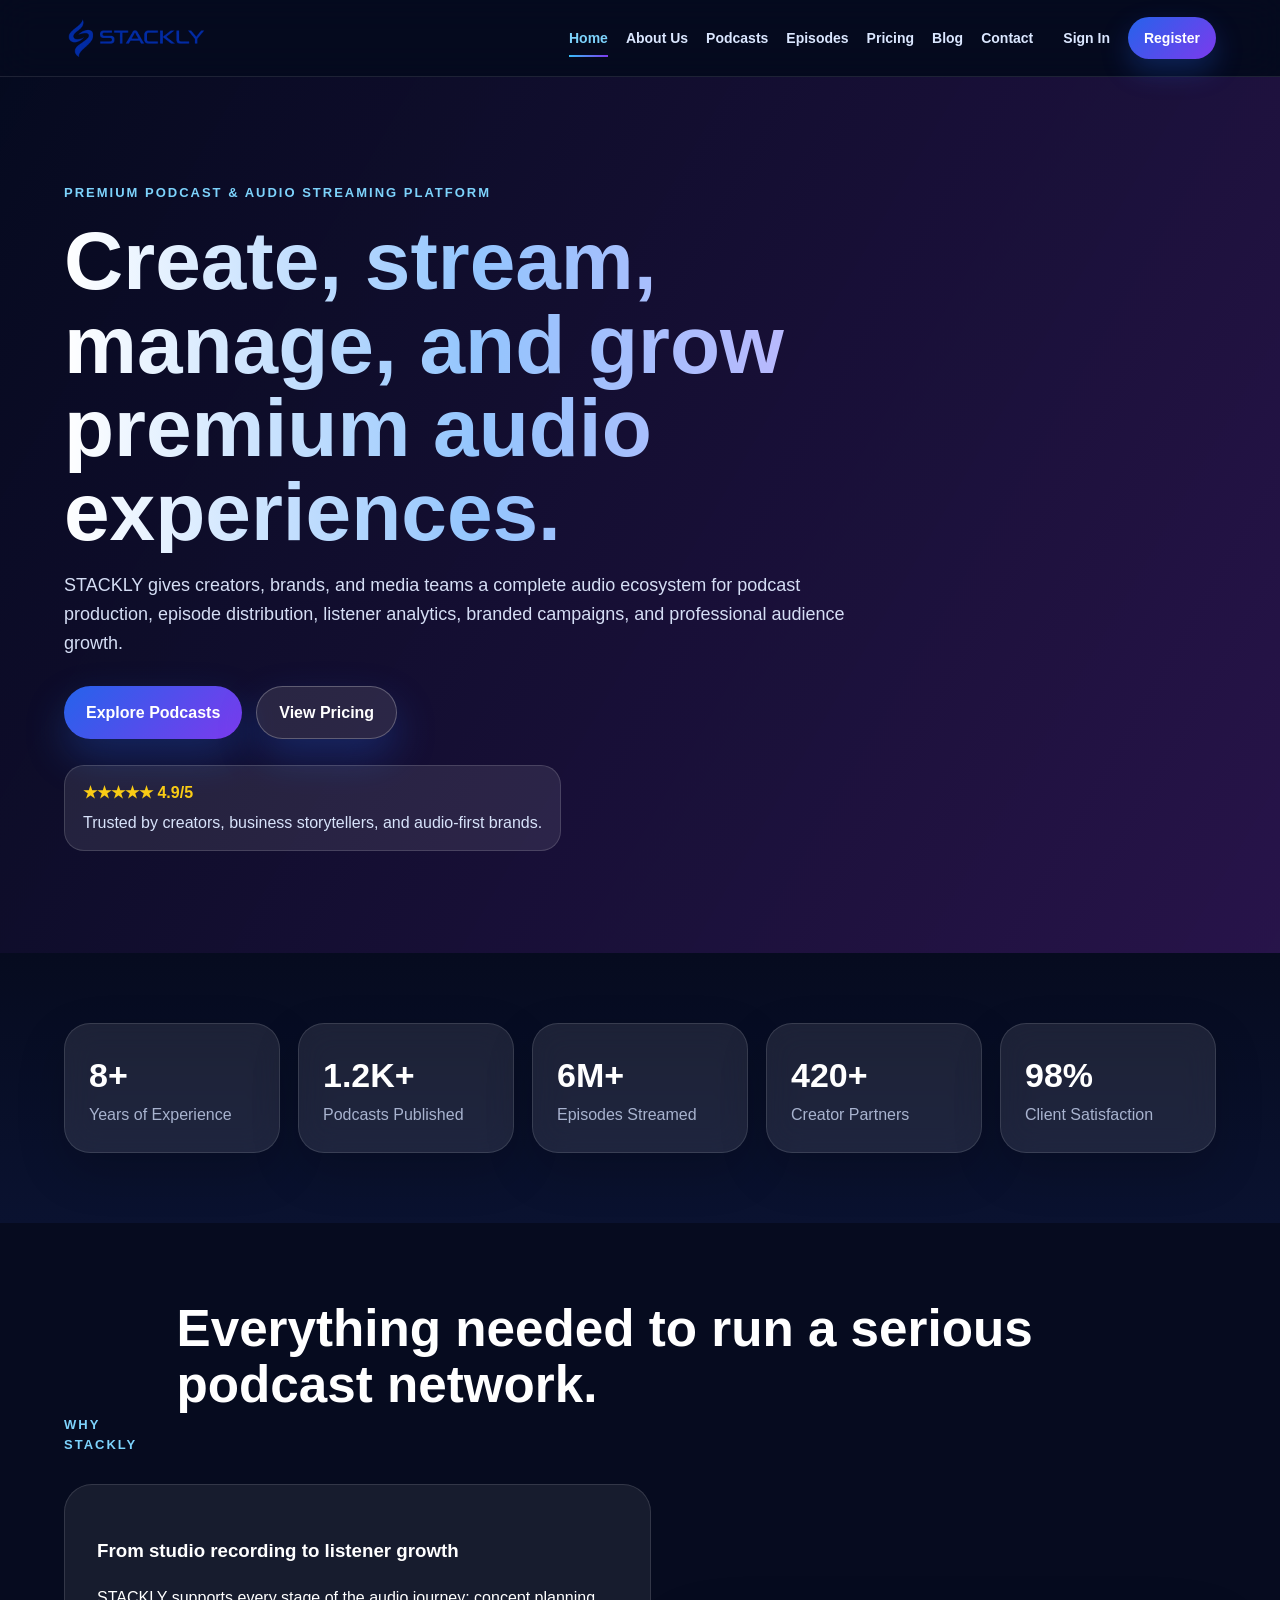
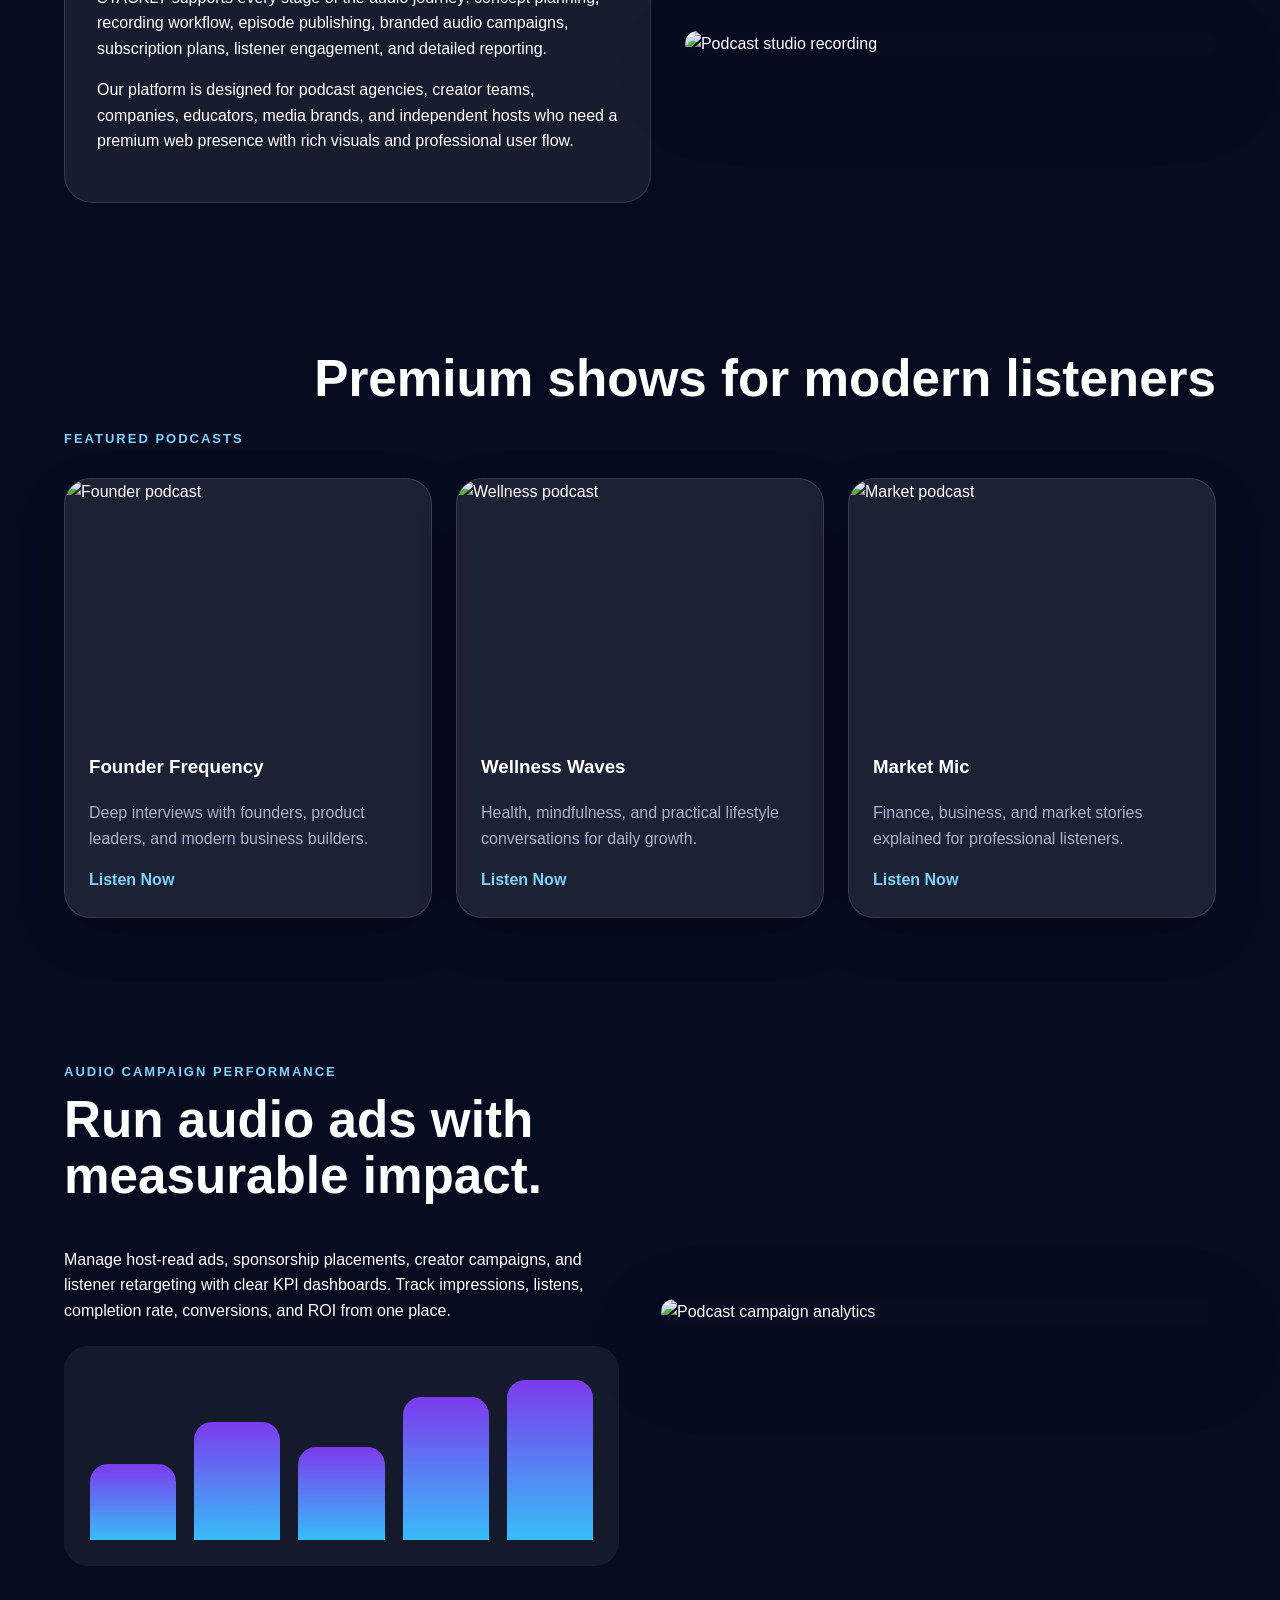
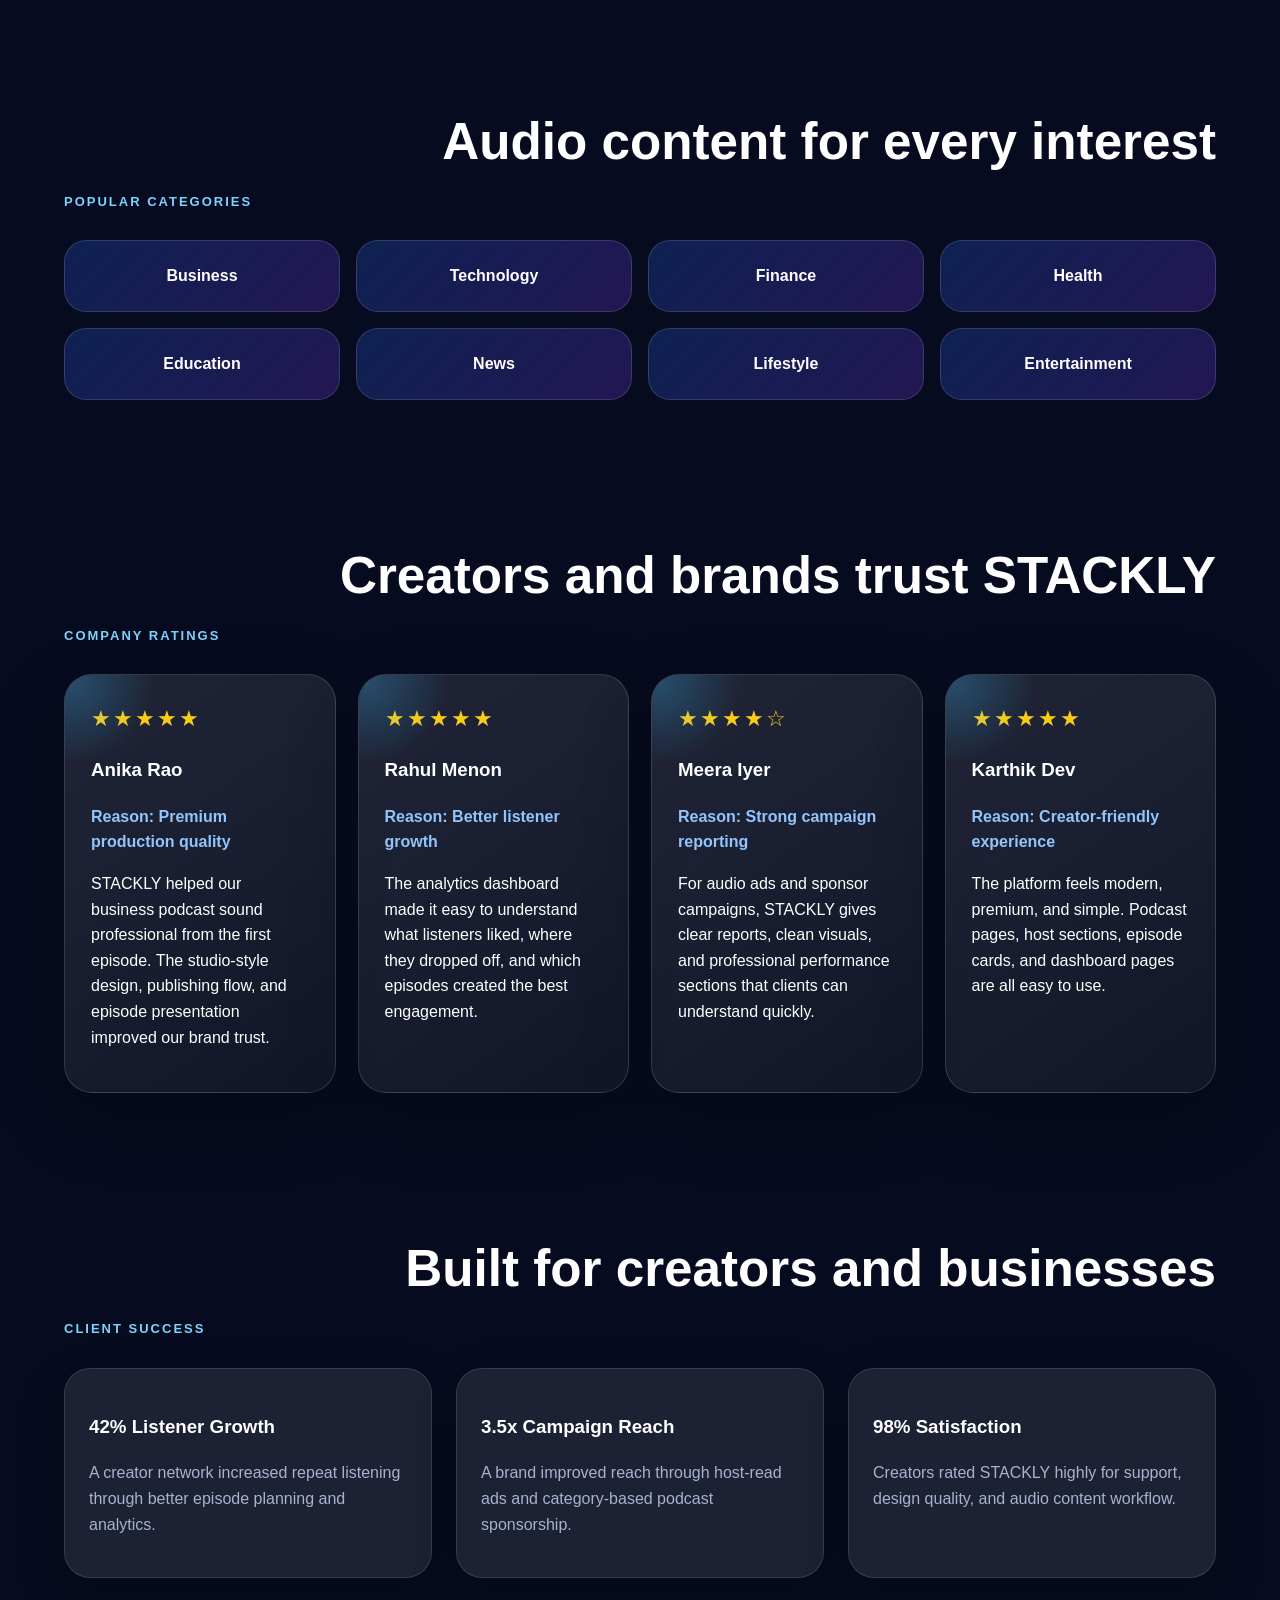
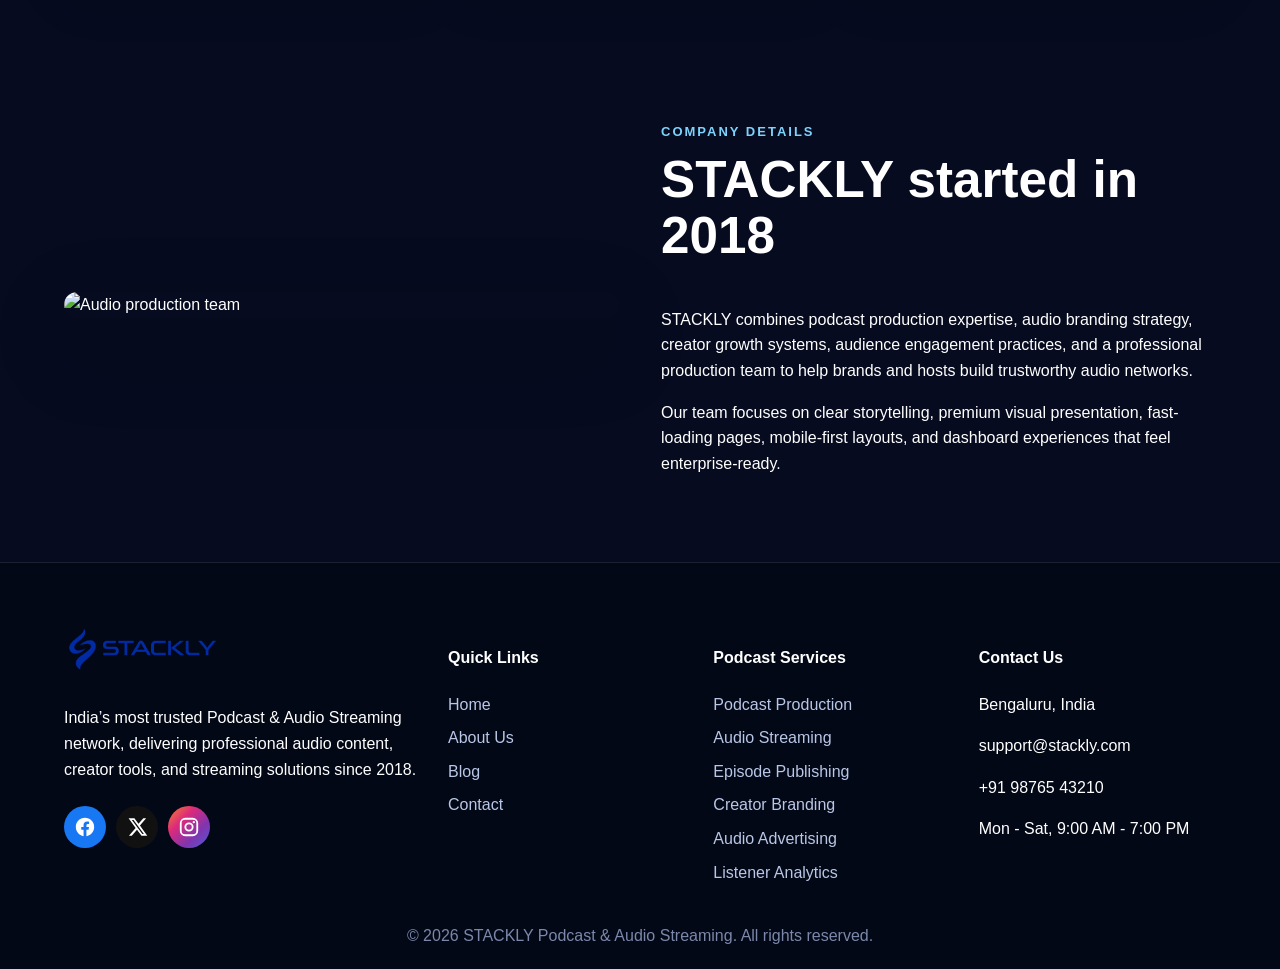
==== index.html @ d65a96d6 "Add files via upload" ====
<!DOCTYPE html>
<html lang="en">
<head>
  <meta charset="UTF-8"><meta name="viewport" content="width=device-width, initial-scale=1.0">
  <title>Home | STACKLY</title><link rel="stylesheet" href="styles.css">
</head>
<body><header class="site-header">
  <a class="brand" href="index.html" aria-label="STACKLY Home"><img src="stackly-logo.webp" alt="STACKLY Logo" class="brand-logo"></a>
  <button class="menu-toggle" aria-label="Toggle menu">☰</button>
  <nav class="nav-menu"><a href="index.html" class="active">Home</a>
<a href="about.html" class="">About Us</a>
<a href="podcasts.html" class="">Podcasts</a>
<a href="episodes.html" class="">Episodes</a>
<a href="pricing.html" class="">Pricing</a>
<a href="blog.html" class="">Blog</a>
<a href="contact.html" class="">Contact</a>
<a href="signin.html" class="">Sign In</a>
<a href="register.html" class="nav-cta">Register</a></nav>
</header><main>
<section class="hero" style="background-image:linear-gradient(120deg,rgba(5,10,31,.92),rgba(55,24,94,.68)),url('images/photo-1590602847861-f357a9332bbc.webp')">
  <div class="hero-content reveal"><span class="eyebrow">Premium Podcast & Audio Streaming Platform</span>
    <h1>Create, stream, manage, and grow premium audio experiences.</h1>
    <p>STACKLY gives creators, brands, and media teams a complete audio ecosystem for podcast production, episode distribution, listener analytics, branded campaigns, and professional audience growth.</p>
    <div class="hero-actions"><a class="btn" href="podcasts.html">Explore Podcasts</a><a class="btn ghost" href="pricing.html">View Pricing</a></div>
    <div class="hero-rating"><strong>★★★★★ 4.9/5</strong><span>Trusted by creators, business storytellers, and audio-first brands.</span></div>
  </div>
</section>
<section class="stats reveal">
  <div class="stat-card"><strong>8+</strong><span>Years of Experience</span></div><div class="stat-card"><strong>1.2K+</strong><span>Podcasts Published</span></div><div class="stat-card"><strong>6M+</strong><span>Episodes Streamed</span></div><div class="stat-card"><strong>420+</strong><span>Creator Partners</span></div><div class="stat-card"><strong>98%</strong><span>Client Satisfaction</span></div>
</section>
<section class="section reveal">
  <div class="section-head"><span class="eyebrow">Why STACKLY</span><h2>Everything needed to run a serious podcast network.</h2></div>
  <div class="feature-grid">
    <div class="feature-copy"><h3>From studio recording to listener growth</h3><p>STACKLY supports every stage of the audio journey: concept planning, recording workflow, episode publishing, branded audio campaigns, subscription plans, listener engagement, and detailed reporting.</p><p>Our platform is designed for podcast agencies, creator teams, companies, educators, media brands, and independent hosts who need a premium web presence with rich visuals and professional user flow.</p></div>
    <img class="rounded-img" src="images/photo-1598488035139-bdbb2231ce04.webp" alt="Podcast studio recording">
  </div>
</section>
<section class="section reveal"><div class="section-head"><span class="eyebrow">Featured Podcasts</span><h2>Premium shows for modern listeners</h2></div>
  <div class="cards">
    <article class="card image-card"><img src="images/photo-1478737270239-2f02b77fc618.webp" alt="Founder podcast"><div><h3>Founder Frequency</h3><p>Deep interviews with founders, product leaders, and modern business builders.</p><a href="404.html">Listen Now</a></div></article>
    <article class="card image-card"><img src="images/photo-1484704849700-f032a568e944.webp" alt="Wellness podcast"><div><h3>Wellness Waves</h3><p>Health, mindfulness, and practical lifestyle conversations for daily growth.</p><a href="404.html">Listen Now</a></div></article>
    <article class="card image-card"><img src="images/photo-1551288049-bebda4e38f71.webp" alt="Market podcast"><div><h3>Market Mic</h3><p>Finance, business, and market stories explained for professional listeners.</p><a href="404.html">Listen Now</a></div></article>
  </div>
</section>
<section class="section split reveal"><div><span class="eyebrow">Audio Campaign Performance</span><h2>Run audio ads with measurable impact.</h2><p>Manage host-read ads, sponsorship placements, creator campaigns, and listener retargeting with clear KPI dashboards. Track impressions, listens, completion rate, conversions, and ROI from one place.</p><div class="mini-chart"><span style="height:45%"></span><span style="height:70%"></span><span style="height:55%"></span><span style="height:85%"></span><span style="height:95%"></span></div></div><img class="rounded-img" src="images/photo-1497366754035-f200968a6e72.webp" alt="Podcast campaign analytics"></section>
<section class="section reveal">
  <div class="section-head"><span class="eyebrow">Popular Categories</span><h2>Audio content for every interest</h2></div>
  <div class="category-grid">
    <a href="podcasts.html">Business</a><a href="podcasts.html">Technology</a><a href="podcasts.html">Finance</a><a href="podcasts.html">Health</a><a href="podcasts.html">Education</a><a href="podcasts.html">News</a><a href="podcasts.html">Lifestyle</a><a href="podcasts.html">Entertainment</a>
  </div>
</section>

<section class="section reveal">
  <div class="section-head">
    <span class="eyebrow">Company Ratings</span>
    <h2>Creators and brands trust STACKLY</h2>
  </div>
  <div class="rating-grid">
    <article class="rating-card">
      <div class="stars">★★★★★</div>
      <h3>Anika Rao</h3>
      <strong>Reason: Premium production quality</strong>
      <p>STACKLY helped our business podcast sound professional from the first episode. The studio-style design, publishing flow, and episode presentation improved our brand trust.</p>
    </article>
    <article class="rating-card">
      <div class="stars">★★★★★</div>
      <h3>Rahul Menon</h3>
      <strong>Reason: Better listener growth</strong>
      <p>The analytics dashboard made it easy to understand what listeners liked, where they dropped off, and which episodes created the best engagement.</p>
    </article>
    <article class="rating-card">
      <div class="stars">★★★★☆</div>
      <h3>Meera Iyer</h3>
      <strong>Reason: Strong campaign reporting</strong>
      <p>For audio ads and sponsor campaigns, STACKLY gives clear reports, clean visuals, and professional performance sections that clients can understand quickly.</p>
    </article>
    <article class="rating-card">
      <div class="stars">★★★★★</div>
      <h3>Karthik Dev</h3>
      <strong>Reason: Creator-friendly experience</strong>
      <p>The platform feels modern, premium, and simple. Podcast pages, host sections, episode cards, and dashboard pages are all easy to use.</p>
    </article>
  </div>
</section>

<section class="section reveal"><div class="section-head"><span class="eyebrow">Client Success</span><h2>Built for creators and businesses</h2></div>
  <div class="cards"><div class="card"><h3>42% Listener Growth</h3><p>A creator network increased repeat listening through better episode planning and analytics.</p></div><div class="card"><h3>3.5x Campaign Reach</h3><p>A brand improved reach through host-read ads and category-based podcast sponsorship.</p></div><div class="card"><h3>98% Satisfaction</h3><p>Creators rated STACKLY highly for support, design quality, and audio content workflow.</p></div></div>
</section>
<section class="section split reveal"><img class="rounded-img" src="images/photo-1552664730-d307ca884978.webp" alt="Audio production team"><div><span class="eyebrow">Company Details</span><h2>STACKLY started in 2018</h2><p>STACKLY combines podcast production expertise, audio branding strategy, creator growth systems, audience engagement practices, and a professional production team to help brands and hosts build trustworthy audio networks.</p><p>Our team focuses on clear storytelling, premium visual presentation, fast-loading pages, mobile-first layouts, and dashboard experiences that feel enterprise-ready.</p></div></section>
</main><footer class="footer">
  <div class="footer-grid">
    <div>
      <a class="brand footer-brand" href="index.html" aria-label="STACKLY Home"><img src="stackly-logo.webp" alt="STACKLY Logo" class="brand-logo"></a>
      <p>India’s most trusted Podcast & Audio Streaming network, delivering professional audio content, creator tools, and streaming solutions since 2018.</p>
      <div class="socials">
      <a href="404.html" aria-label="Facebook" class="social-icon facebook"><svg viewBox="0 0 24 24"><path d="M22 12.06C22 6.48 17.52 2 11.94 2S2 6.48 2 12.06c0 5.02 3.66 9.18 8.44 9.94v-7.03H7.9v-2.91h2.54V9.84c0-2.5 1.49-3.88 3.77-3.88 1.09 0 2.23.19 2.23.19v2.45h-1.25c-1.24 0-1.63.77-1.63 1.56v1.9h2.78l-.44 2.91h-2.34V22C18.34 21.24 22 17.08 22 12.06z"/></svg></a>
      <a href="404.html" aria-label="X" class="social-icon x"><svg viewBox="0 0 24 24"><path d="M18.9 2.5h3.1l-6.8 7.8 8 11.2h-6.3l-4.9-6.5-5.7 6.5H3.2l7.3-8.3L2.8 2.5h6.4l4.4 5.9 5.3-5.9zm-1.1 17h1.7L8.2 4.4H6.4l11.4 15.1z"/></svg></a>
      <a href="404.html" aria-label="Instagram" class="social-icon instagram"><svg viewBox="0 0 24 24"><path d="M7.8 2h8.4A5.81 5.81 0 0 1 22 7.8v8.4a5.81 5.81 0 0 1-5.8 5.8H7.8A5.81 5.81 0 0 1 2 16.2V7.8A5.81 5.81 0 0 1 7.8 2zm-.2 2A3.6 3.6 0 0 0 4 7.6v8.8A3.6 3.6 0 0 0 7.6 20h8.8a3.6 3.6 0 0 0 3.6-3.6V7.6A3.6 3.6 0 0 0 16.4 4H7.6zm9.65 1.5a1.25 1.25 0 1 1 0 2.5 1.25 1.25 0 0 1 0-2.5zM12 7a5 5 0 1 1 0 10 5 5 0 0 1 0-10zm0 2a3 3 0 1 0 0 6 3 3 0 0 0 0-6z"/></svg></a>
    </div>
    </div>
    <div><h4>Quick Links</h4><a href="index.html">Home</a>
<a href="about.html">About Us</a>
<a href="blog.html">Blog</a>
<a href="contact.html">Contact</a></div>
    <div><h4>Podcast Services</h4>
      <a href="404.html">Podcast Production</a><a href="404.html">Audio Streaming</a><a href="404.html">Episode Publishing</a><a href="404.html">Creator Branding</a><a href="404.html">Audio Advertising</a><a href="404.html">Listener Analytics</a>
    </div>
    <div><h4>Contact Us</h4><p>Bengaluru, India</p><p>support@stackly.com</p><p>+91 98765 43210</p><p>Mon - Sat, 9:00 AM - 7:00 PM</p></div>
  </div>
  <div class="footer-bottom">© 2026 STACKLY Podcast & Audio Streaming. All rights reserved.</div>
</footer><script src="script.js"></script></body></html>
---- styles.css ----
:root{--navy:#07142f;--navy2:#0d2352;--purple:#7c3aed;--blue:#2563eb;--cyan:#38bdf8;--white:#fff;--muted:#a8b3cf;--soft:#f5f7fb;--dark:#050a1f;--card:rgba(255,255,255,.09)}
*{box-sizing:border-box}html{scroll-behavior:smooth}body{margin:0;font-family:Inter,Segoe UI,Arial,sans-serif;background:#060b1f;color:#fff;line-height:1.6;overflow-x:hidden}a{text-decoration:none;color:inherit}img{max-width:100%;display:block}
.site-header{position:sticky;top:0;z-index:50;display:flex;align-items:center;justify-content:space-between;padding:14px 5%;background:rgba(5,10,31,.82);backdrop-filter:blur(18px);border-bottom:1px solid rgba(255,255,255,.1)}
.brand{display:flex;gap:10px;align-items:center;font-weight:900;letter-spacing:.8px}.brand-mark{display:grid;place-items:center;width:42px;height:42px;border-radius:14px;background:linear-gradient(135deg,var(--blue),var(--purple));box-shadow:0 12px 32px rgba(124,58,237,.35)}
.nav-menu{display:flex;gap:18px;align-items:center}.nav-menu a{font-weight:700;color:#dbe7ff;font-size:14px}.nav-menu a:hover,.nav-menu a.active{color:#7dd3fc}.menu-toggle{display:none;background:none;color:white;border:0;font-size:28px}
.hero{min-height:92vh;background-size:cover;background-position:center;display:flex;align-items:center;padding:8% 5%;transition:background-size .6s ease}.hero:hover{background-size:105%}.hero-content{max-width:820px}.eyebrow{color:#7dd3fc;text-transform:uppercase;font-size:13px;font-weight:900;letter-spacing:2px}.hero h1,.page-hero h1{font-size:clamp(38px,7vw,82px);line-height:1.02;margin:14px 0;background:linear-gradient(90deg,#fff,#93c5fd,#c4b5fd);-webkit-background-clip:text;color:transparent}.hero p,.page-hero p,.wide-text{max-width:850px;color:#d5def5;font-size:18px}
.btn{display:inline-flex;align-items:center;justify-content:center;border:0;padding:13px 22px;border-radius:999px;background:linear-gradient(135deg,var(--blue),var(--purple));color:white;font-weight:900;box-shadow:0 18px 40px rgba(37,99,235,.28);cursor:pointer}.btn:hover{transform:translateY(-3px)}.ghost{background:rgba(255,255,255,.1);border:1px solid rgba(255,255,255,.25)}.hero-actions{display:flex;gap:14px;flex-wrap:wrap;margin-top:28px}
.stats,.section{padding:70px 5%}.stats{display:grid;grid-template-columns:repeat(5,1fr);gap:18px;background:linear-gradient(180deg,#060b1f,#0a1230)}.stat-card,.card,.form-card,.panel,.dash-card{background:var(--card);border:1px solid rgba(255,255,255,.12);border-radius:26px;padding:24px;box-shadow:0 18px 48px rgba(0,0,0,.18);backdrop-filter:blur(16px);transition:.3s}.stat-card:hover,.card:hover,.panel:hover,.dash-card:hover{transform:translateY(-8px);border-color:rgba(125,211,252,.5)}.stat-card strong{font-size:34px;display:block}.stat-card span,.card p{color:var(--muted)}
.section-head{display:flex;align-items:end;justify-content:space-between;gap:20px;margin-bottom:28px}.section h2,.page-hero h1{margin-top:8px}.section h2{font-size:clamp(30px,4vw,52px);line-height:1.1}.cards{display:grid;grid-template-columns:repeat(3,1fr);gap:24px}.image-card{padding:0;overflow:hidden}.image-card img{height:230px;width:100%;object-fit:cover;transition:.4s}.image-card:hover img{transform:scale(1.08)}.image-card div{padding:24px}.image-card a,.small-link{color:#7dd3fc;font-weight:900}
.split{display:grid;grid-template-columns:1fr 1fr;gap:42px;align-items:center}.rounded-img{border-radius:32px;box-shadow:0 28px 80px rgba(0,0,0,.28);transition:.4s ease}.rounded-img:hover{transform:translateY(-8px) scale(1.03);box-shadow:0 34px 90px rgba(37,99,235,.26)}.mini-chart,.line-chart{height:220px;border-radius:24px;background:rgba(255,255,255,.06);display:flex;align-items:end;gap:18px;padding:26px;margin-top:22px}.mini-chart span,.line-chart span{flex:1;border-radius:18px 18px 0 0;background:linear-gradient(180deg,#7c3aed,#38bdf8)}.page-hero{padding:110px 5% 70px;background:radial-gradient(circle at top right,rgba(124,58,237,.4),transparent 38%),linear-gradient(135deg,#06112e,#0a1030)}
.timeline{display:grid;gap:14px}.timeline div{display:flex;gap:18px;align-items:center;background:rgba(255,255,255,.07);padding:18px;border-radius:18px;transition:.35s ease}.timeline div:hover{transform:translateY(-6px);box-shadow:0 22px 52px rgba(37,99,235,.22);background:rgba(255,255,255,.1)}.timeline b{color:#7dd3fc}
.contact-grid{display:grid;grid-template-columns:1fr 1fr;gap:32px}.contact-cards{display:grid;grid-template-columns:1fr 1fr;gap:16px}.form-card{display:grid;gap:14px}.form-card input,.form-card textarea,.auth-card input,.auth-card select{width:100%;padding:15px 16px;border-radius:16px;border:1px solid rgba(255,255,255,.15);background:rgba(255,255,255,.08);color:white;outline:none}.form-card textarea{min-height:130px}.map-box{min-height:280px;border-radius:30px;display:grid;place-items:center;background:linear-gradient(135deg,rgba(37,99,235,.35),rgba(124,58,237,.28));border:1px solid rgba(255,255,255,.12)}
.auth-wrap{min-height:92vh;display:grid;place-items:center;padding:70px 5%;background:radial-gradient(circle at top,rgba(124,58,237,.35),transparent 40%),#060b1f}.auth-card{width:min(460px,100%);display:grid;gap:16px}.auth-logo{justify-content:center;margin-bottom:10px}.back-link{position:absolute;left:5%;top:90px;color:#7dd3fc;font-weight:900}
.not-found{min-height:80vh;display:grid;place-items:center;text-align:center;padding:80px 5%;background:radial-gradient(circle,rgba(124,58,237,.35),transparent 45%)}.not-found h1{font-size:130px;margin:0;color:#7dd3fc}.not-found h2{font-size:42px;margin:0}
.footer{background:#030817;padding:60px 5% 20px;border-top:1px solid rgba(255,255,255,.1)}.footer-grid{display:grid;grid-template-columns:1.5fr 1fr 1fr 1fr;gap:28px}.footer a{display:block;color:#b9c7e6;margin:8px 0}.socials{display:flex;gap:10px;flex-wrap:wrap}.socials a{padding:8px 12px;border-radius:999px;background:rgba(255,255,255,.08)}.footer-bottom{text-align:center;color:#7b88aa;margin-top:30px}
.dash-body{display:grid;grid-template-columns:280px 1fr;background:#06112e}.sidebar{min-height:100vh;background:#07142f;padding:22px;position:sticky;top:0}.sidebar button{display:block;width:100%;margin:10px 0;padding:13px;border-radius:14px;border:1px solid rgba(255,255,255,.1);background:rgba(255,255,255,.06);color:white;text-align:left;font-weight:800;cursor:pointer}.sidebar button:hover{background:#12306b}.dashboard{padding:28px}.dash-header{display:flex;justify-content:space-between;align-items:center;background:linear-gradient(135deg,#102a62,#07142f);padding:24px;border-radius:26px;margin-bottom:22px}.dash-grid{display:grid;grid-template-columns:repeat(4,1fr);gap:18px}.dash-card strong{display:block;font-size:32px;color:#7dd3fc}.dash-main{display:grid;grid-template-columns:2fr 1fr;gap:20px;margin-top:20px}.line-chart span:nth-child(1){height:35%}.line-chart span:nth-child(2){height:65%}.line-chart span:nth-child(3){height:48%}.line-chart span:nth-child(4){height:84%}.line-chart span:nth-child(5){height:72%}
.reveal{animation:rise .7s ease both}@keyframes rise{from{opacity:0;transform:translateY(22px)}to{opacity:1;transform:none}}
@media(max-width:1000px){.cards,.stats,.footer-grid,.dash-grid{grid-template-columns:repeat(2,1fr)}.split,.contact-grid,.dash-main{grid-template-columns:1fr}.nav-menu{position:absolute;left:5%;right:5%;top:72px;display:none;flex-direction:column;align-items:flex-start;background:#07142f;padding:22px;border-radius:22px}.nav-menu.open{display:flex}.menu-toggle{display:block}.dash-body{grid-template-columns:1fr}.sidebar{position:relative;min-height:auto}.sidebar button{display:inline-block;width:auto;margin:6px}}
@media(max-width:600px){.cards,.stats,.footer-grid,.dash-grid,.contact-cards{grid-template-columns:1fr}.hero{min-height:82vh}.section,.stats{padding:48px 5%}.hero h1,.page-hero h1{font-size:38px}.not-found h1{font-size:86px}.dash-header{display:block}.back-link{position:static;margin-bottom:12px}.auth-wrap{place-items:stretch}}


/* Upgrade styles */
.muted-text{color:#a8b3cf}
.hero-rating{margin-top:26px;padding:14px 18px;border-radius:20px;background:rgba(255,255,255,.09);border:1px solid rgba(255,255,255,.14);display:inline-grid;gap:4px}.hero-rating strong{color:#facc15}.hero-rating span{color:#d8e3fb}
.feature-grid{display:grid;grid-template-columns:1.05fr .95fr;gap:34px;align-items:center}.feature-copy{background:rgba(255,255,255,.07);border:1px solid rgba(255,255,255,.12);padding:32px;border-radius:28px}
.category-grid{display:grid;grid-template-columns:repeat(4,1fr);gap:16px}.category-grid a{background:linear-gradient(135deg,rgba(37,99,235,.25),rgba(124,58,237,.25));padding:22px;border:1px solid rgba(255,255,255,.14);border-radius:22px;text-align:center;font-weight:900}.category-grid a:hover{transform:translateY(-6px);border-color:#7dd3fc}
.rating-box{margin:18px 0;padding:16px;border-radius:18px;background:rgba(250,204,21,.08);border:1px solid rgba(250,204,21,.22)}.rating-box strong{font-size:30px;color:#facc15;display:block}.rating-box span{display:block;font-weight:900}.rating-box small{color:#b9c7e6}
.socials{align-items:center}.social-icon{width:42px;height:42px;display:grid!important;place-items:center;border-radius:50%!important;padding:0!important}.social-icon svg{width:22px;height:22px;fill:white}.facebook{background:#1877f2!important}.x{background:#111!important}.twitter{background:#1da1f2!important}.instagram{background:linear-gradient(135deg,#f58529,#dd2a7b,#8134af,#515bd4)!important}
.map-box{overflow:hidden;padding:0!important}.map-box iframe{width:100%;height:360px;border:0;border-radius:30px;filter:saturate(1.15) contrast(1.05)}
#dashContent .table{width:100%;border-collapse:collapse;margin-top:18px}.table th,.table td{border-bottom:1px solid rgba(255,255,255,.12);padding:14px;text-align:left;color:#dbe7ff}.badge{display:inline-flex;padding:6px 10px;border-radius:999px;background:rgba(56,189,248,.15);color:#7dd3fc;font-weight:900}.dash-list{display:grid;gap:12px}.dash-list div{padding:14px;border-radius:16px;background:rgba(255,255,255,.07);border:1px solid rgba(255,255,255,.1)}
@media(max-width:900px){.feature-grid,.category-grid{grid-template-columns:1fr}.category-grid{gap:12px}}


/* Final polish v3 */
.footer .rating-box{display:none!important}
.rating-grid{display:grid;grid-template-columns:repeat(4,1fr);gap:22px}
.rating-card{position:relative;overflow:hidden;background:linear-gradient(145deg,rgba(255,255,255,.11),rgba(255,255,255,.045));border:1px solid rgba(255,255,255,.14);border-radius:28px;padding:26px;box-shadow:0 24px 70px rgba(0,0,0,.22);transition:.35s}
.rating-card:before{content:"";position:absolute;inset:-80px auto auto -80px;width:170px;height:170px;background:radial-gradient(circle,rgba(56,189,248,.28),transparent 70%);transition:.35s}
.rating-card:hover{transform:translateY(-10px) scale(1.02);border-color:rgba(125,211,252,.62)}
.rating-card:hover:before{transform:scale(1.4)}
.rating-card .stars{color:#facc15;font-size:22px;letter-spacing:2px;margin-bottom:10px}
.rating-card strong{color:#93c5fd;display:block;margin:8px 0}
.pricing-grid{display:grid;grid-template-columns:repeat(4,1fr);gap:22px}
.price-card,.blog-card{overflow:hidden;background:rgba(255,255,255,.085);border:1px solid rgba(255,255,255,.14);border-radius:28px;box-shadow:0 22px 62px rgba(0,0,0,.2);transition:.35s}
.price-card:hover,.blog-card:hover{transform:translateY(-12px);box-shadow:0 30px 80px rgba(37,99,235,.24);border-color:rgba(124,58,237,.65)}
.price-card img,.blog-card img{height:190px;width:100%;object-fit:cover;transition:.45s}.price-card:hover img,.blog-card:hover img{transform:scale(1.08)}
.price-card{padding-bottom:24px}.price-card h3,.price-card p,.price-card ul,.price-card a,.price-card .plan-tag{margin-left:22px;margin-right:22px}
.price-card ul{padding-left:18px;color:#cbd5e1}.price-card li{margin:8px 0}.plan-tag{display:inline-flex;margin-top:20px;padding:7px 12px;border-radius:999px;background:rgba(56,189,248,.14);color:#7dd3fc;font-weight:900;font-size:13px}.price{font-size:34px;font-weight:900;color:#fff}.price span{font-size:14px;color:#a8b3cf}.highlight{outline:2px solid rgba(124,58,237,.65)}
.comparison-box{display:grid;gap:14px}.comparison-box div{display:flex;justify-content:space-between;gap:18px;padding:18px 20px;border-radius:18px;background:rgba(255,255,255,.08);border:1px solid rgba(255,255,255,.12)}.comparison-box span{color:#a8b3cf}
.blog-grid{display:grid;grid-template-columns:repeat(3,1fr);gap:24px}.blog-card div{padding:22px}.blog-card span{color:#7dd3fc;font-weight:900;text-transform:uppercase;font-size:12px;letter-spacing:1px}.blog-card a{color:#7dd3fc;font-weight:900}
.auth-card select{appearance:none;-webkit-appearance:none;background-image:linear-gradient(45deg,transparent 50%,#7dd3fc 50%),linear-gradient(135deg,#7dd3fc 50%,transparent 50%);background-position:calc(100% - 22px) 52%,calc(100% - 14px) 52%;background-size:8px 8px,8px 8px;background-repeat:no-repeat;padding:15px 48px 15px 16px!important;line-height:1.4;height:52px;display:flex;align-items:center;color:#fff}
#loginRole,#regRole{display:block;width:100%;max-width:100%;min-width:0;margin:4px auto}
.create-account-btn{display:inline-flex;padding:8px 15px;margin-left:6px;border-radius:999px;background:linear-gradient(135deg,var(--blue),var(--purple));color:#fff;font-weight:900;transition:.3s ease}.create-account-btn:hover{transform:translateY(-2px);box-shadow:0 12px 28px rgba(124,58,237,.35)}
.auth-card select option{background:#07142f;color:#fff;padding:12px}
.site-header .brand:hover .brand-mark{transform:rotate(-8deg) scale(1.08)}.brand-mark{transition:.3s}
.nav-menu a{position:relative;padding:8px 0}.nav-menu a:after{content:"";position:absolute;left:0;bottom:0;width:0;height:2px;background:linear-gradient(90deg,#38bdf8,#7c3aed);transition:.3s}.nav-menu a:hover:after,.nav-menu a.active:after{width:100%}
.btn,.card,.image-card,.stat-card,.social-icon,.category-grid a,.sidebar button,.rounded-img,.timeline div{transition:.35s}.btn:hover{box-shadow:0 25px 60px rgba(124,58,237,.36);letter-spacing:.3px}.social-icon:hover{transform:translateY(-6px) rotate(6deg)}
.form-card input:focus,.form-card textarea:focus,.auth-card input:focus,.auth-card select:focus{border-color:#7dd3fc;box-shadow:0 0 0 4px rgba(56,189,248,.12);transform:translateY(-2px)}
@media(max-width:1100px){.pricing-grid,.rating-grid{grid-template-columns:repeat(2,1fr)}.blog-grid{grid-template-columns:repeat(2,1fr)}}
@media(max-width:650px){.pricing-grid,.rating-grid,.blog-grid{grid-template-columns:1fr}.comparison-box div{display:block}.auth-card select{height:54px}}


/* Targeted bug fixes: mobile overflow, nav CTA, footer hovers */
html,body{max-width:100%;overflow-x:hidden}
img,iframe,video,svg{max-width:100%}
.site-header,.footer,.section,.page-hero,.hero{max-width:100vw}
.nav-menu a[href="signin.html"],.nav-menu a[href$="-dashboard.html"]{margin-left:12px}
.nav-menu .nav-cta{padding:10px 16px;border-radius:999px;background:linear-gradient(135deg,#2563eb,#7c3aed);color:#fff!important;box-shadow:0 12px 28px rgba(37,99,235,.28)}
.nav-menu .nav-cta:after{display:none}
.nav-menu .nav-cta:hover{transform:translateY(-2px);box-shadow:0 18px 38px rgba(124,58,237,.36)}
.footer a,.footer p{transition:.3s}
.footer-grid a:hover{color:#7dd3fc;transform:translateX(6px)}
.footer-grid div:last-child p:hover{color:#fff;transform:translateX(6px)}
.footer .social-icon:hover{transform:translateY(-6px) rotate(6deg)}
.user-welcome{margin-top:14px}.user-welcome h2{margin:0;color:#7dd3fc}.user-welcome p{margin:4px 0 0;color:#dbe7ff;overflow-wrap:anywhere}
.form-card input:invalid:not(:placeholder-shown){border-color:#fb7185}
@media(max-width:1000px){.nav-menu{left:16px;right:16px;width:auto;max-width:calc(100vw - 32px);box-sizing:border-box}.nav-menu a{width:100%;box-sizing:border-box}.nav-menu a[href="signin.html"],.nav-menu a[href$="-dashboard.html"]{margin-left:0}.nav-menu .nav-cta{text-align:center}}
@media(max-width:650px){.site-header{padding-left:16px;padding-right:16px}.hero,.page-hero,.section,.footer{padding-left:16px!important;padding-right:16px!important}.cards,.stats,.footer-grid,.dash-grid,.feature-grid,.category-grid,.contact-cards{grid-template-columns:1fr!important}.comparison-box div{max-width:100%;overflow-wrap:anywhere}}

.brand{display:flex;align-items:center}
.brand-logo{height:48px;width:auto;display:block;object-fit:contain}
.footer-brand{display:inline-flex!important;margin:0 0 14px!important}
.footer-brand .brand-logo{height:52px}
@media (max-width:768px){.brand-logo{height:40px}.auth-card{max-width:100%;min-width:0}.auth-card select{margin:8px auto;width:100%;max-width:100%}.auth-card select[size]:not([size="1"]){height:auto;max-height:none;padding:8px 16px!important;background-image:none;overflow:hidden}.auth-card select[size]:not([size="1"]) option{padding:8px 0}}
.brand-mark{display:none!important}
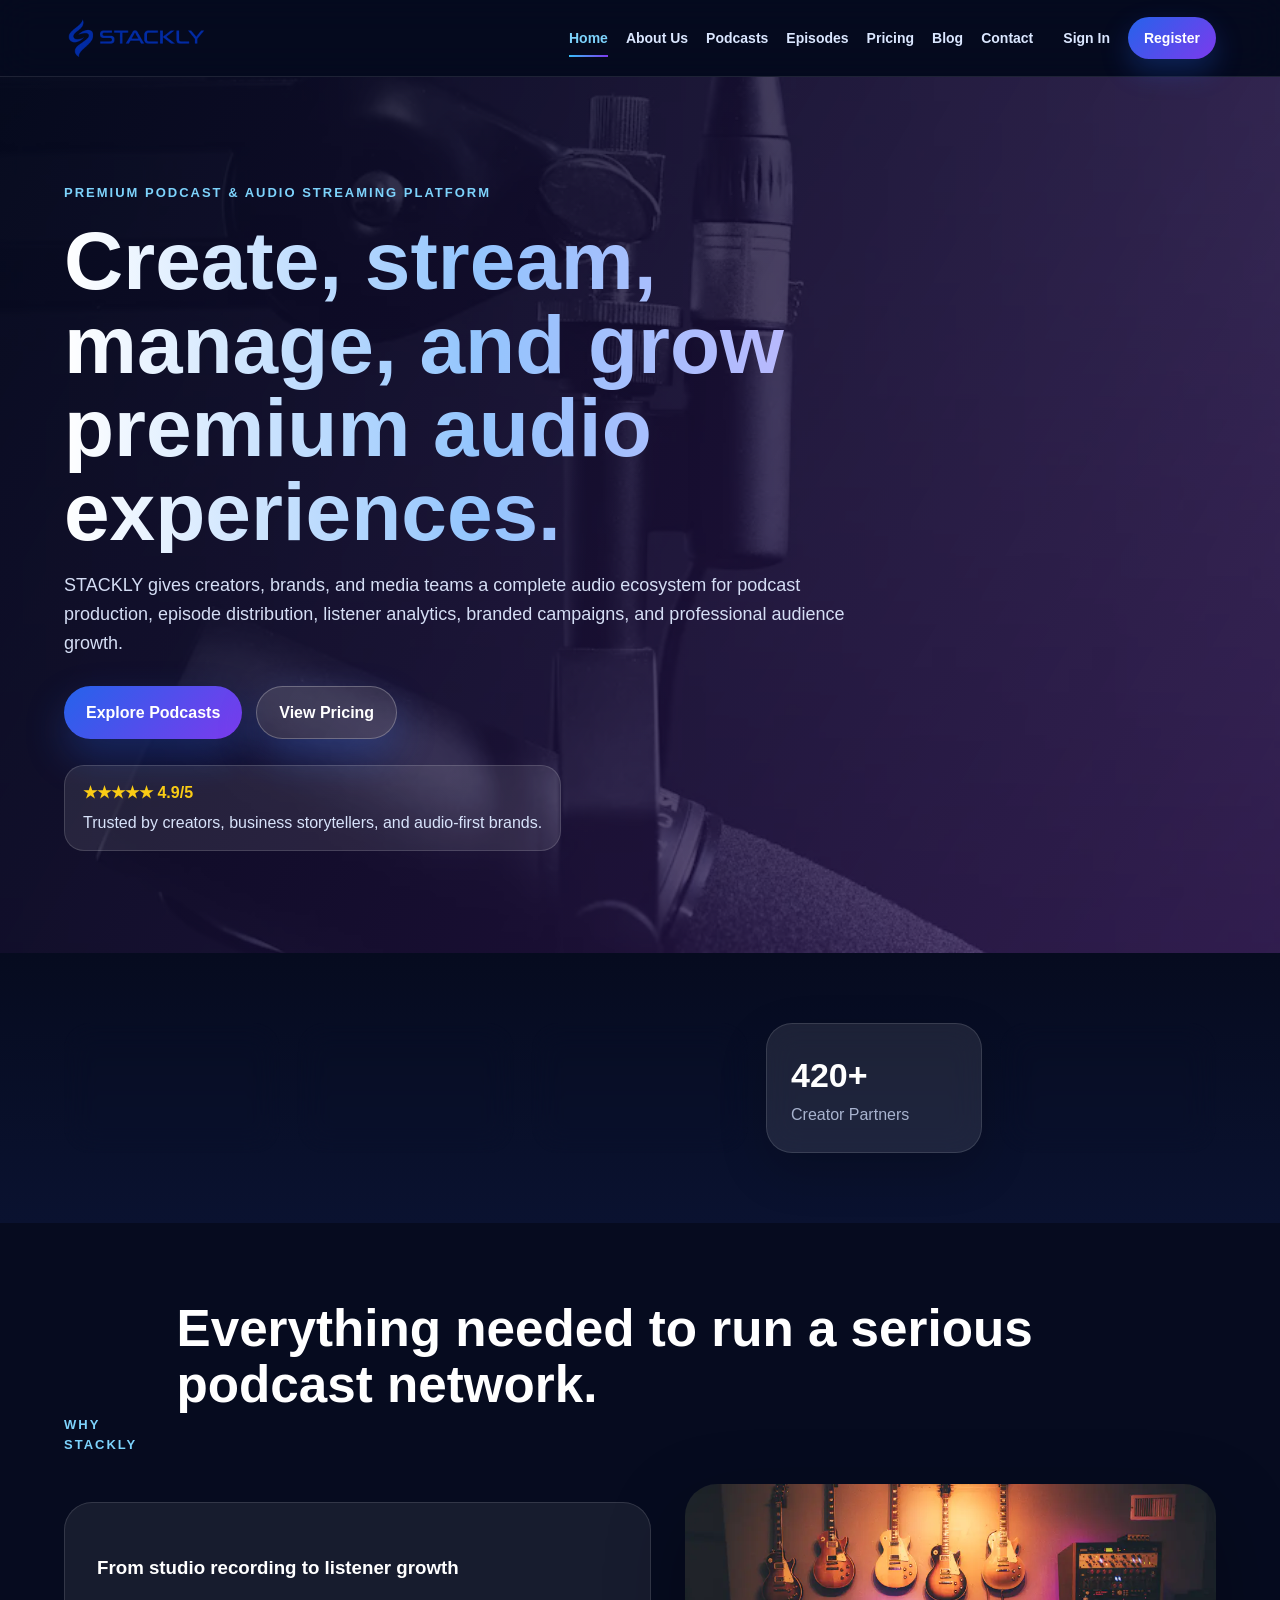
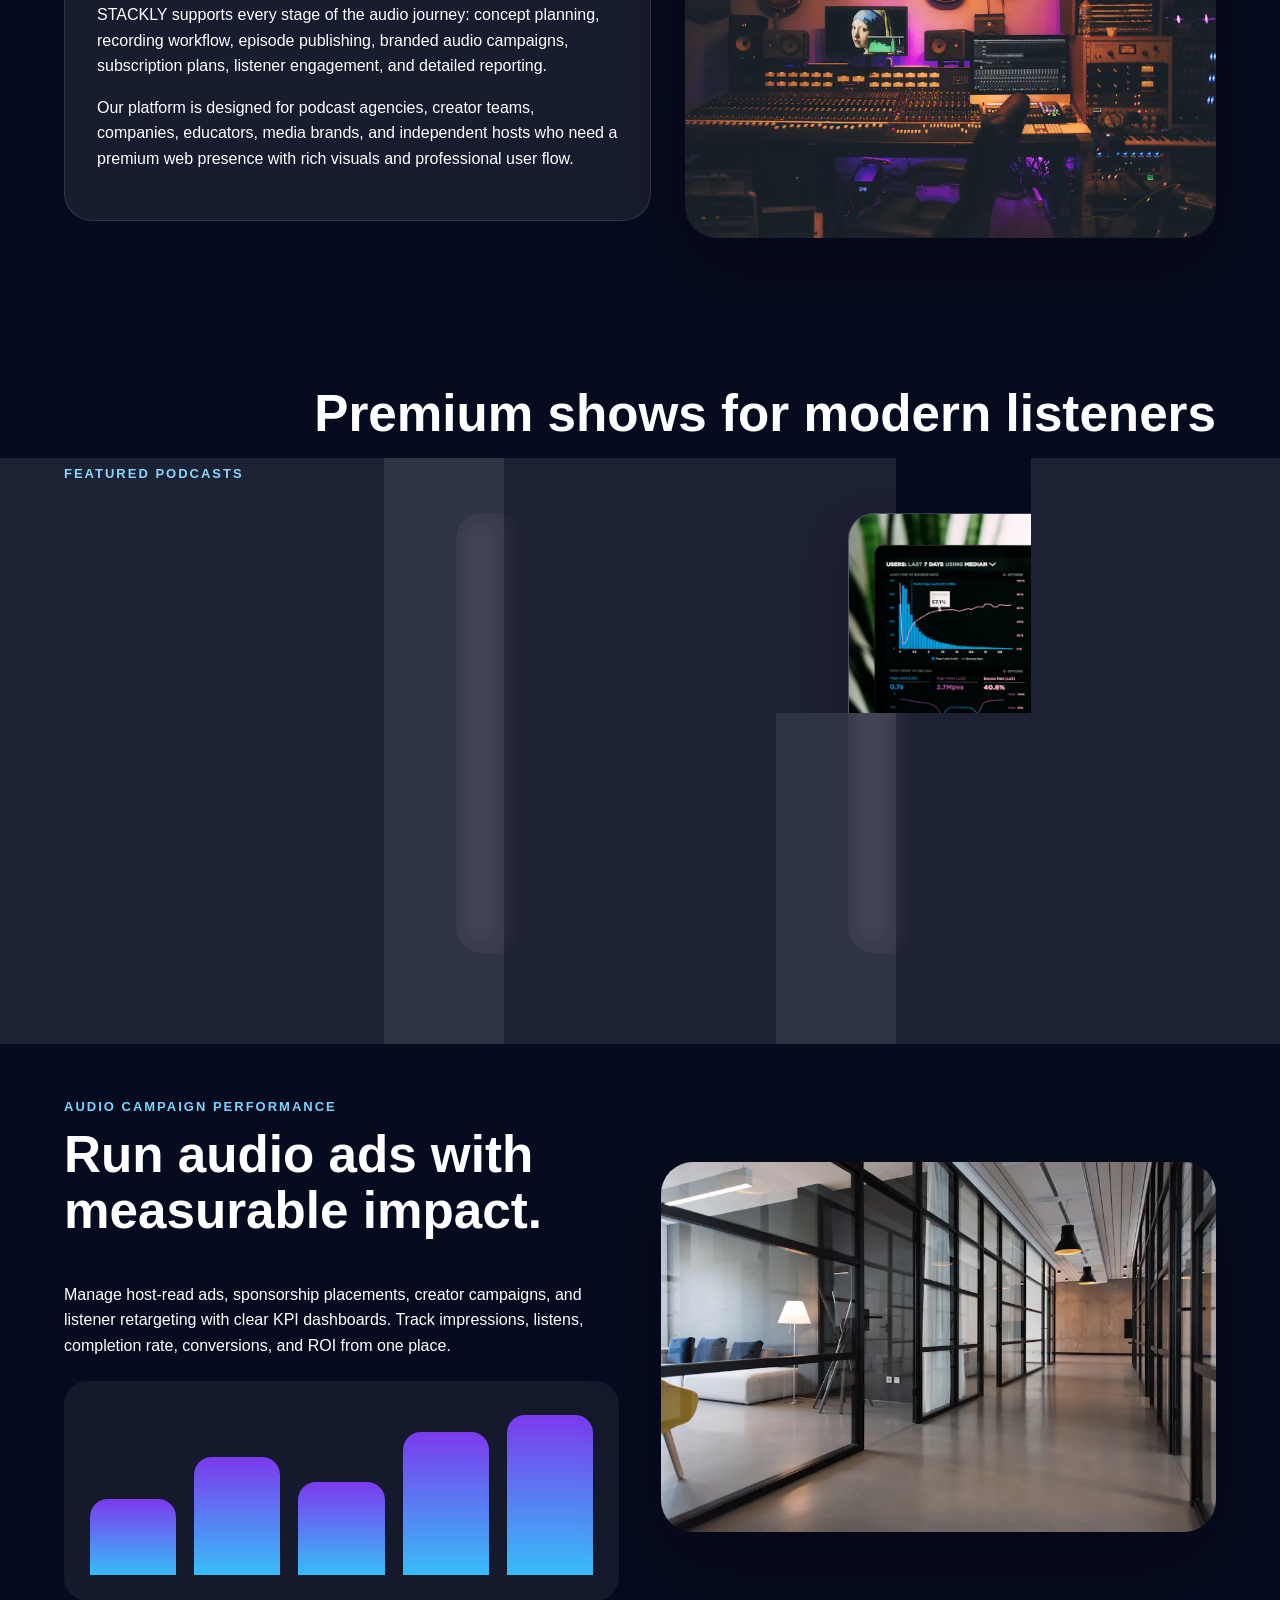
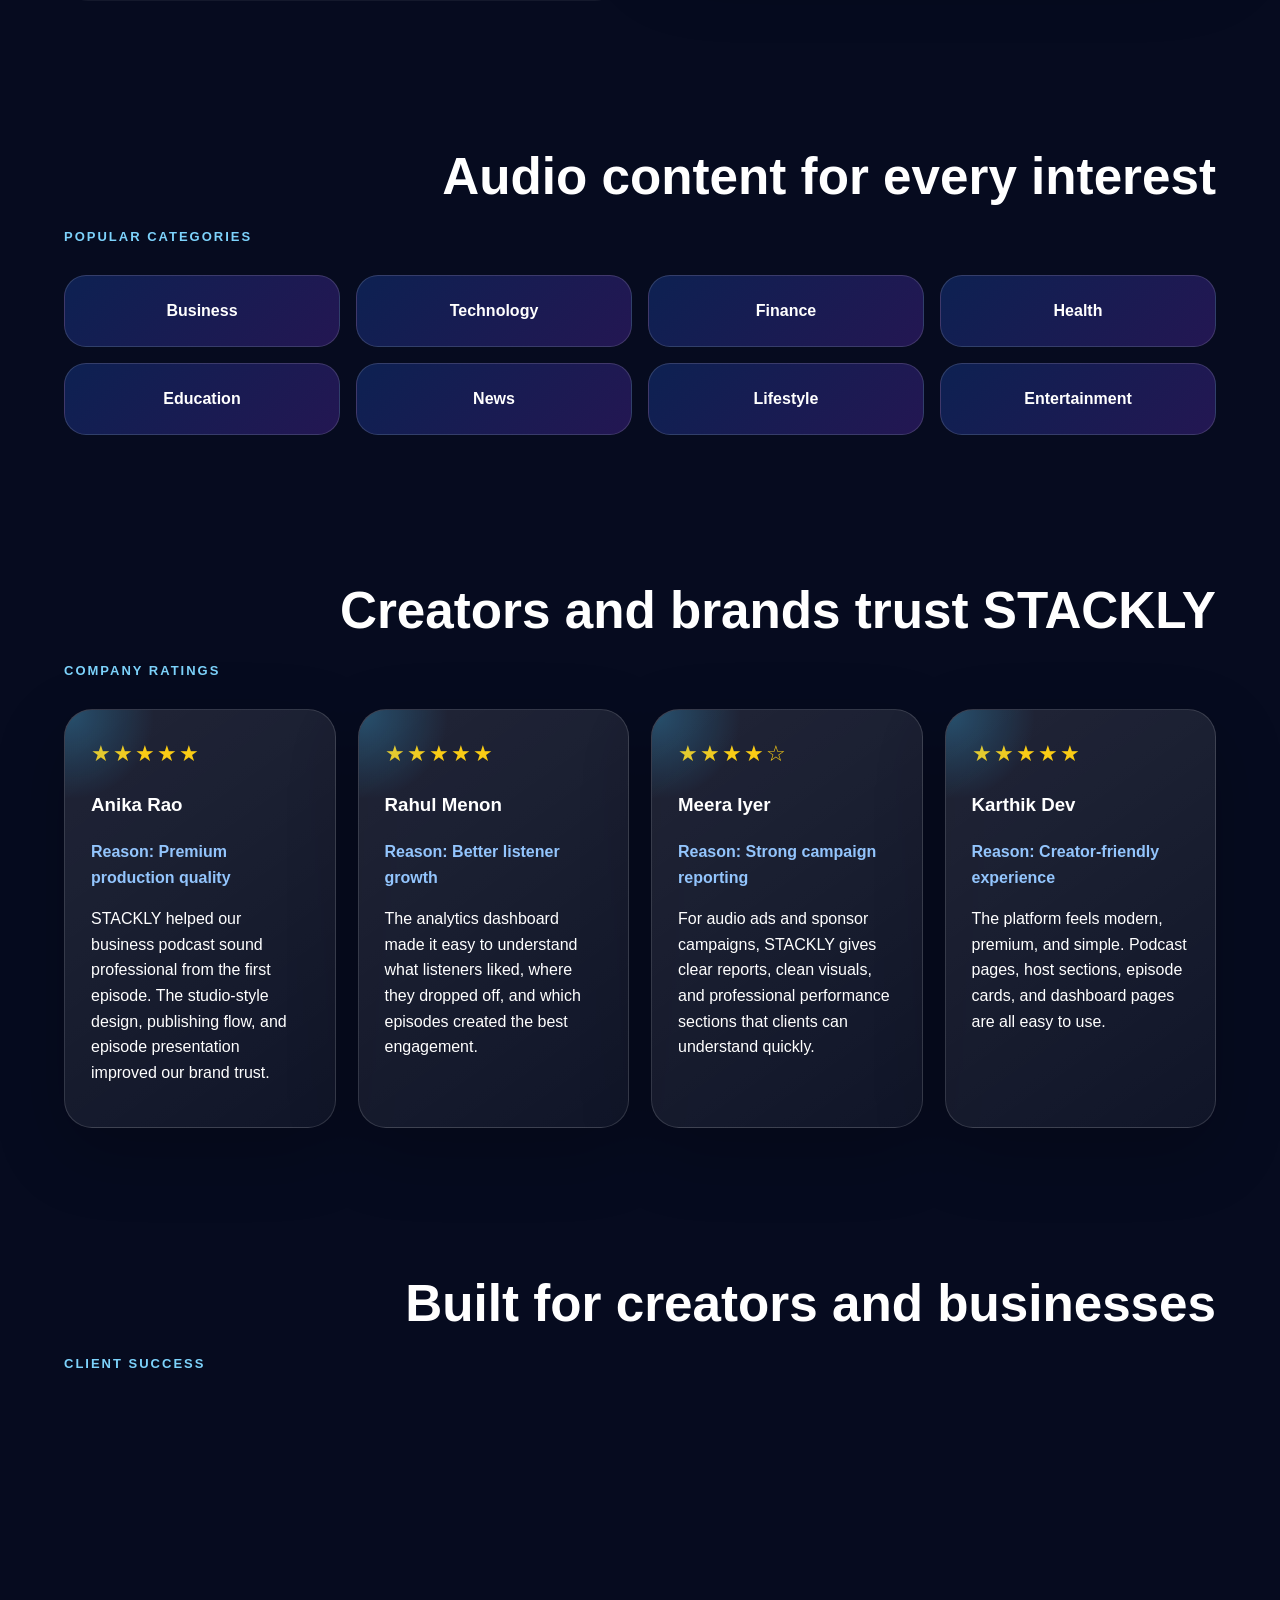
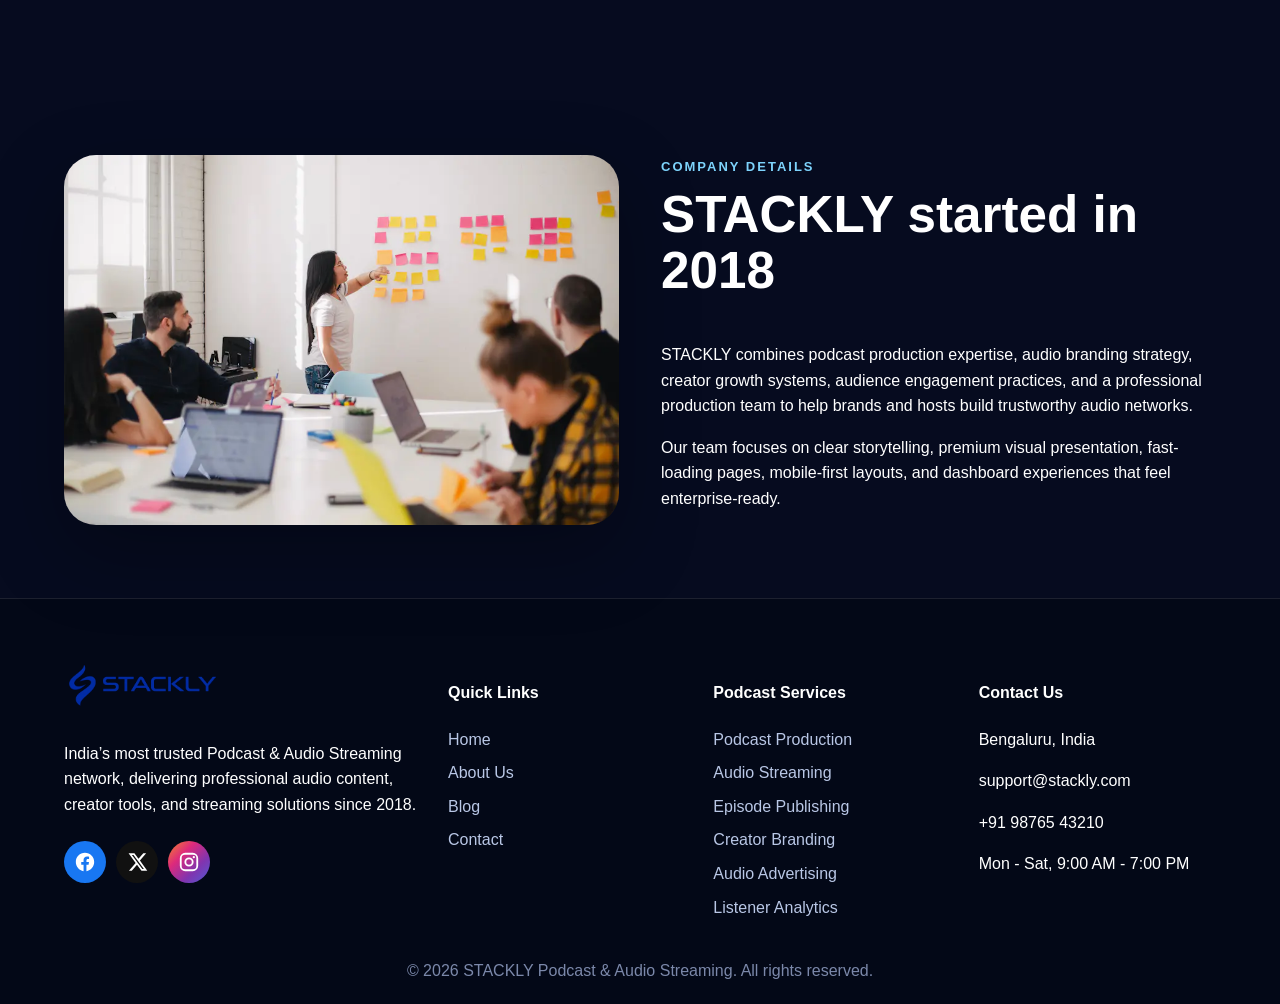
==== commit c2e4b150: "Update index.html" ====
--- a/index.html
+++ b/index.html
@@ -17,7 +17,7 @@
 <a href="signin.html" class="">Sign In</a>
 <a href="register.html" class="nav-cta">Register</a></nav>
 </header><main>
-<section class="hero" style="background-image:linear-gradient(120deg,rgba(5,10,31,.92),rgba(55,24,94,.68)),url('images/photo-1590602847861-f357a9332bbc.webp')">
+<section class="hero" style="background-image:linear-gradient(120deg,rgba(5,10,31,.92),rgba(55,24,94,.68)),url('photo-1590602847861-f357a9332bbc.webp')">
   <div class="hero-content reveal"><span class="eyebrow">Premium Podcast & Audio Streaming Platform</span>
     <h1>Create, stream, manage, and grow premium audio experiences.</h1>
     <p>STACKLY gives creators, brands, and media teams a complete audio ecosystem for podcast production, episode distribution, listener analytics, branded campaigns, and professional audience growth.</p>
@@ -32,17 +32,17 @@
   <div class="section-head"><span class="eyebrow">Why STACKLY</span><h2>Everything needed to run a serious podcast network.</h2></div>
   <div class="feature-grid">
     <div class="feature-copy"><h3>From studio recording to listener growth</h3><p>STACKLY supports every stage of the audio journey: concept planning, recording workflow, episode publishing, branded audio campaigns, subscription plans, listener engagement, and detailed reporting.</p><p>Our platform is designed for podcast agencies, creator teams, companies, educators, media brands, and independent hosts who need a premium web presence with rich visuals and professional user flow.</p></div>
-    <img class="rounded-img" src="images/photo-1598488035139-bdbb2231ce04.webp" alt="Podcast studio recording">
+    <img class="rounded-img" src="photo-1598488035139-bdbb2231ce04.webp" alt="Podcast studio recording">
   </div>
 </section>
 <section class="section reveal"><div class="section-head"><span class="eyebrow">Featured Podcasts</span><h2>Premium shows for modern listeners</h2></div>
   <div class="cards">
-    <article class="card image-card"><img src="images/photo-1478737270239-2f02b77fc618.webp" alt="Founder podcast"><div><h3>Founder Frequency</h3><p>Deep interviews with founders, product leaders, and modern business builders.</p><a href="404.html">Listen Now</a></div></article>
-    <article class="card image-card"><img src="images/photo-1484704849700-f032a568e944.webp" alt="Wellness podcast"><div><h3>Wellness Waves</h3><p>Health, mindfulness, and practical lifestyle conversations for daily growth.</p><a href="404.html">Listen Now</a></div></article>
-    <article class="card image-card"><img src="images/photo-1551288049-bebda4e38f71.webp" alt="Market podcast"><div><h3>Market Mic</h3><p>Finance, business, and market stories explained for professional listeners.</p><a href="404.html">Listen Now</a></div></article>
+    <article class="card image-card"><img src="photo-1478737270239-2f02b77fc618.webp" alt="Founder podcast"><div><h3>Founder Frequency</h3><p>Deep interviews with founders, product leaders, and modern business builders.</p><a href="404.html">Listen Now</a></div></article>
+    <article class="card image-card"><img src="photo-1484704849700-f032a568e944.webp" alt="Wellness podcast"><div><h3>Wellness Waves</h3><p>Health, mindfulness, and practical lifestyle conversations for daily growth.</p><a href="404.html">Listen Now</a></div></article>
+    <article class="card image-card"><img src="photo-1551288049-bebda4e38f71.webp" alt="Market podcast"><div><h3>Market Mic</h3><p>Finance, business, and market stories explained for professional listeners.</p><a href="404.html">Listen Now</a></div></article>
   </div>
 </section>
-<section class="section split reveal"><div><span class="eyebrow">Audio Campaign Performance</span><h2>Run audio ads with measurable impact.</h2><p>Manage host-read ads, sponsorship placements, creator campaigns, and listener retargeting with clear KPI dashboards. Track impressions, listens, completion rate, conversions, and ROI from one place.</p><div class="mini-chart"><span style="height:45%"></span><span style="height:70%"></span><span style="height:55%"></span><span style="height:85%"></span><span style="height:95%"></span></div></div><img class="rounded-img" src="images/photo-1497366754035-f200968a6e72.webp" alt="Podcast campaign analytics"></section>
+<section class="section split reveal"><div><span class="eyebrow">Audio Campaign Performance</span><h2>Run audio ads with measurable impact.</h2><p>Manage host-read ads, sponsorship placements, creator campaigns, and listener retargeting with clear KPI dashboards. Track impressions, listens, completion rate, conversions, and ROI from one place.</p><div class="mini-chart"><span style="height:45%"></span><span style="height:70%"></span><span style="height:55%"></span><span style="height:85%"></span><span style="height:95%"></span></div></div><img class="rounded-img" src="photo-1497366754035-f200968a6e72.webp" alt="Podcast campaign analytics"></section>
 <section class="section reveal">
   <div class="section-head"><span class="eyebrow">Popular Categories</span><h2>Audio content for every interest</h2></div>
   <div class="category-grid">
@@ -86,7 +86,7 @@
 <section class="section reveal"><div class="section-head"><span class="eyebrow">Client Success</span><h2>Built for creators and businesses</h2></div>
   <div class="cards"><div class="card"><h3>42% Listener Growth</h3><p>A creator network increased repeat listening through better episode planning and analytics.</p></div><div class="card"><h3>3.5x Campaign Reach</h3><p>A brand improved reach through host-read ads and category-based podcast sponsorship.</p></div><div class="card"><h3>98% Satisfaction</h3><p>Creators rated STACKLY highly for support, design quality, and audio content workflow.</p></div></div>
 </section>
-<section class="section split reveal"><img class="rounded-img" src="images/photo-1552664730-d307ca884978.webp" alt="Audio production team"><div><span class="eyebrow">Company Details</span><h2>STACKLY started in 2018</h2><p>STACKLY combines podcast production expertise, audio branding strategy, creator growth systems, audience engagement practices, and a professional production team to help brands and hosts build trustworthy audio networks.</p><p>Our team focuses on clear storytelling, premium visual presentation, fast-loading pages, mobile-first layouts, and dashboard experiences that feel enterprise-ready.</p></div></section>
+<section class="section split reveal"><img class="rounded-img" src="photo-1552664730-d307ca884978.webp" alt="Audio production team"><div><span class="eyebrow">Company Details</span><h2>STACKLY started in 2018</h2><p>STACKLY combines podcast production expertise, audio branding strategy, creator growth systems, audience engagement practices, and a professional production team to help brands and hosts build trustworthy audio networks.</p><p>Our team focuses on clear storytelling, premium visual presentation, fast-loading pages, mobile-first layouts, and dashboard experiences that feel enterprise-ready.</p></div></section>
 </main><footer class="footer">
   <div class="footer-grid">
     <div>
